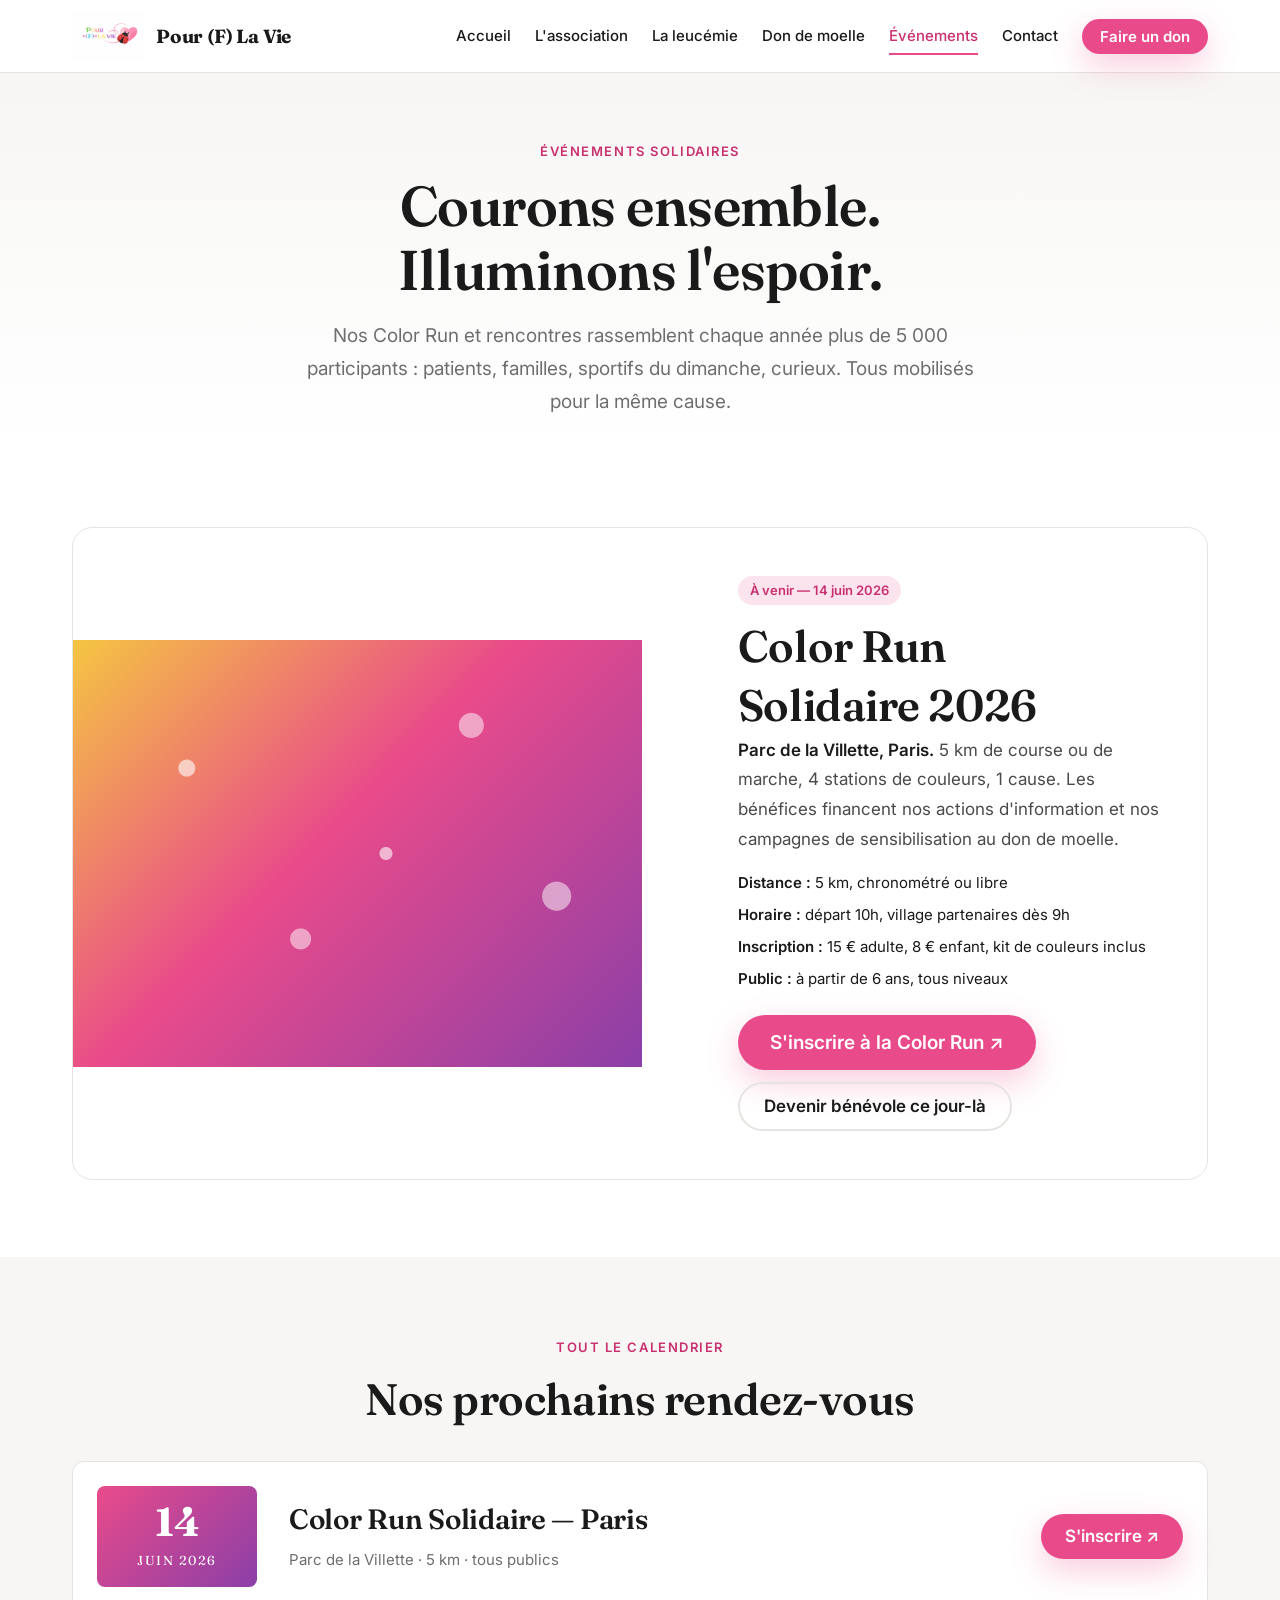
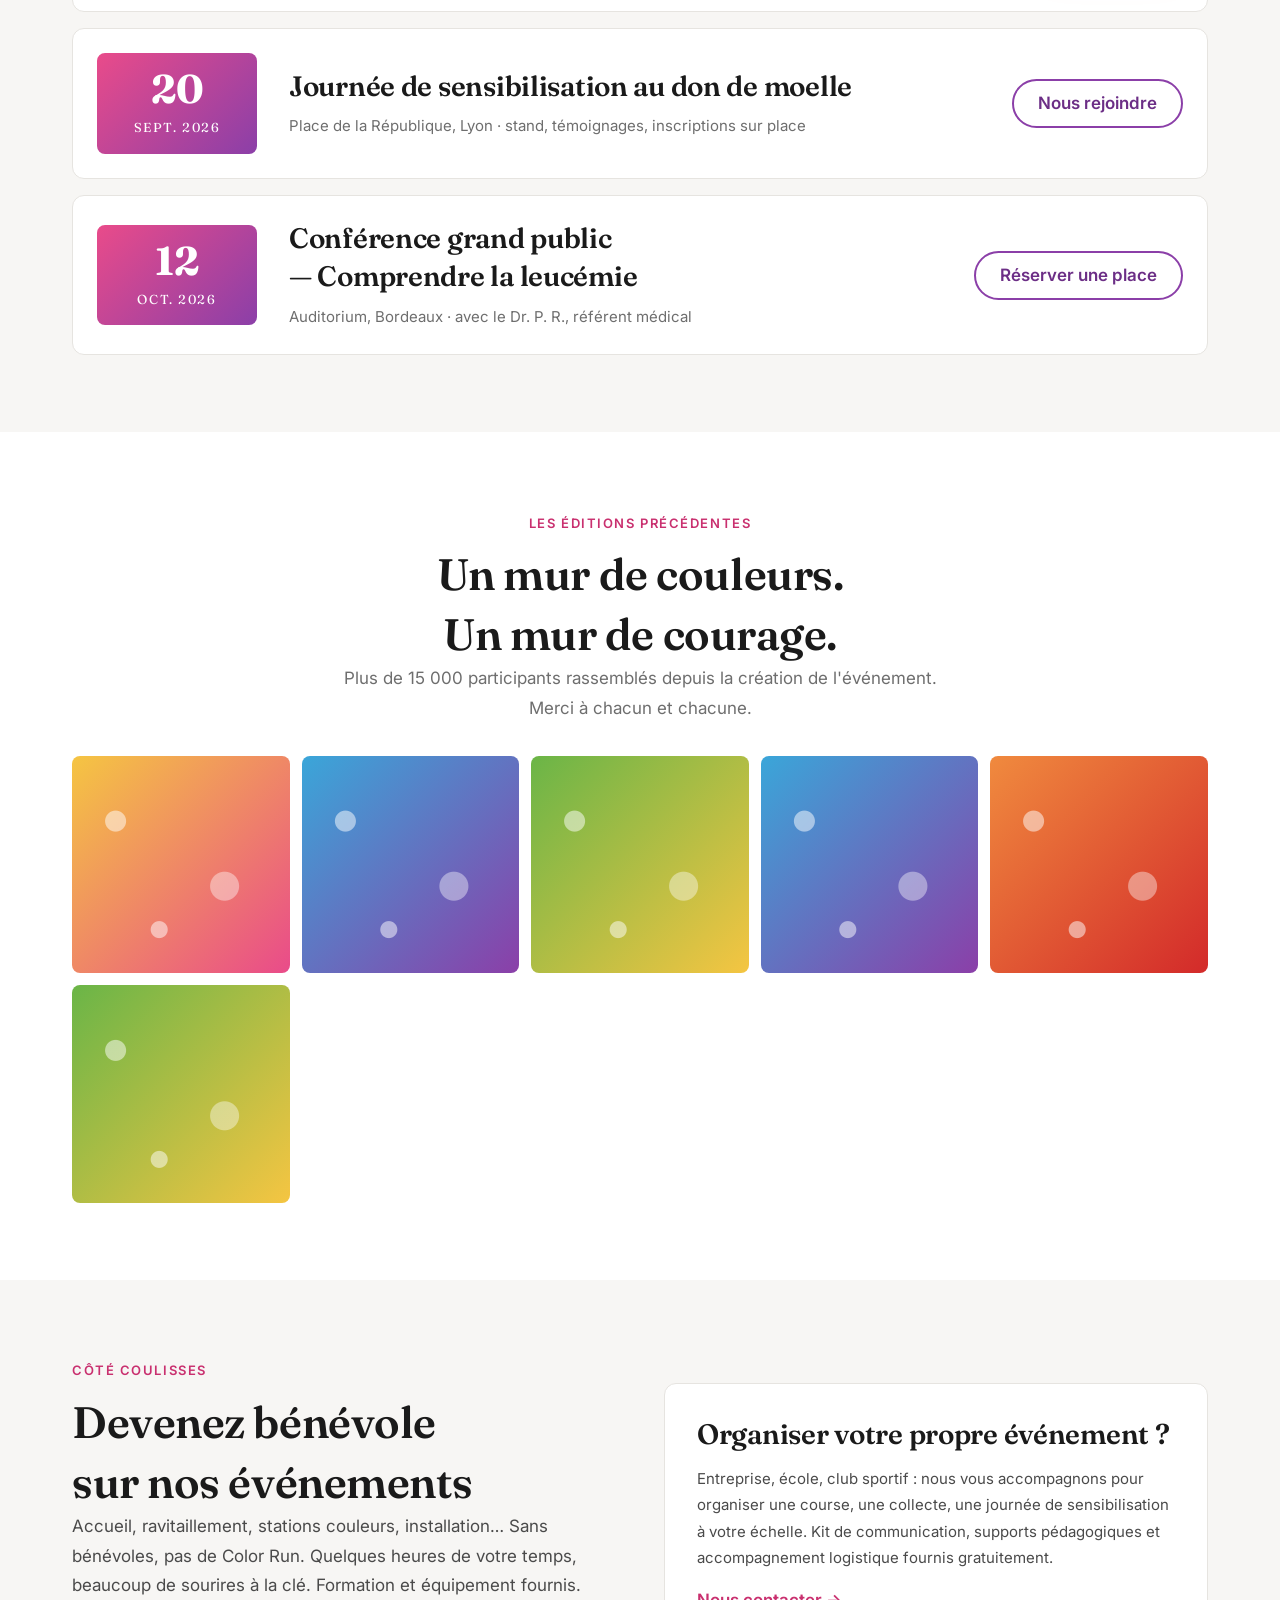
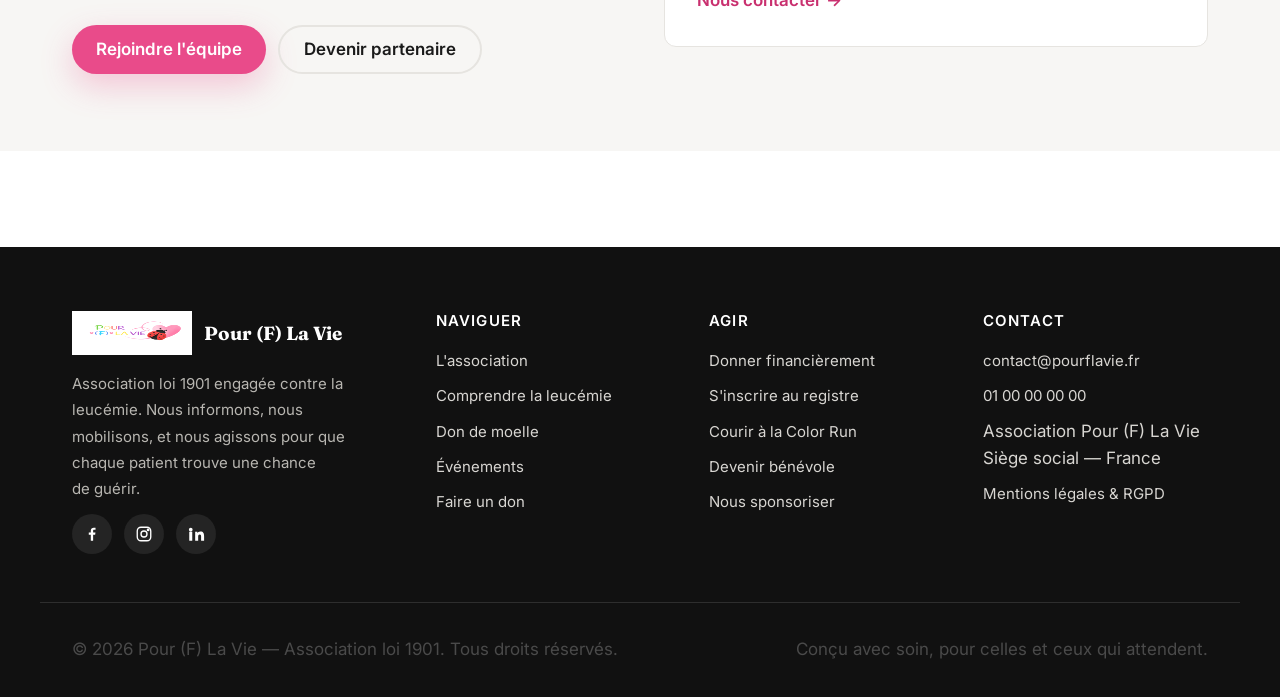
==== evenements.html @ 6ac52d37 "initial commit" ====
<!doctype html>
<html lang="fr">
<head>
  <meta charset="utf-8">
  <meta name="viewport" content="width=device-width,initial-scale=1,viewport-fit=cover">
  <title>Événements & Color Run — Pour (F) La Vie</title>
  <meta name="description" content="Courez, marchez, ou soutenez-nous sur nos événements solidaires. La Color Run, nos conférences et nos rencontres à venir.">
  <meta name="theme-color" content="#E94B8A">
  <link rel="canonical" href="https://pourflavie.fr/evenements.html">
  <link rel="icon" href="favicon.svg" type="image/svg+xml">
  <link rel="icon" href="favicon.ico" sizes="32x32">
  <link rel="manifest" href="site.webmanifest">

  <meta property="og:type" content="website">
  <meta property="og:site_name" content="Pour (F) La Vie">
  <meta property="og:title" content="Événements & Color Run — Pour (F) La Vie">
  <meta property="og:description" content="Courons ensemble. Illuminons l'espoir.">
  <meta property="og:url" content="https://pourflavie.fr/evenements.html">
  <meta property="og:image" content="https://pourflavie.fr/assets/og/evenements.jpg">
  <meta property="og:locale" content="fr_FR">
  <meta name="twitter:card" content="summary_large_image">

  <link rel="preconnect" href="https://fonts.googleapis.com">
  <link rel="preconnect" href="https://fonts.gstatic.com" crossorigin>
  <link rel="stylesheet" href="https://fonts.googleapis.com/css2?family=Fraunces:ital,wght@0,500;0,600;0,700;1,600&family=Inter:wght@400;500;600;700&display=swap">

  <link rel="stylesheet" href="assets/css/tokens.css">
  <link rel="stylesheet" href="assets/css/reset.css">
  <link rel="stylesheet" href="assets/css/base.css">
  <link rel="stylesheet" href="assets/css/components.css">
  <link rel="stylesheet" href="assets/css/pages.css">

  <script type="application/ld+json">
  {
    "@context": "https://schema.org",
    "@type": "Event",
    "name": "Color Run Solidaire 2026",
    "startDate": "2026-06-14T10:00",
    "eventAttendanceMode": "https://schema.org/OfflineEventAttendanceMode",
    "eventStatus": "https://schema.org/EventScheduled",
    "location": {"@type":"Place","name":"Parc de la Villette","address":"Paris, France"},
    "organizer": {"@type":"NGO","name":"Pour (F) La Vie","url":"https://pourflavie.fr"},
    "description": "Course solidaire de 5 km au profit de la lutte contre la leucémie.",
    "image": "https://pourflavie.fr/assets/og/evenements.jpg"
  }
  </script>
</head>
<body>
  <a class="skip-link" href="#main">Aller au contenu principal</a>

  <header class="site-header" role="banner">
    <div class="container site-header__inner">
      <a class="site-header__brand" href="index.html" aria-label="Pour (F) La Vie — Accueil">
        <img src="logo/Logo pour flavie.png" alt="" width="120" height="48">
        <span class="site-header__brand-name">Pour (F) La Vie</span>
      </a>
      <button class="nav-toggle" type="button" aria-expanded="false" aria-controls="primary-nav" aria-label="Ouvrir le menu">
        <span class="nav-toggle__bar" aria-hidden="true"></span>
      </button>
      <nav id="primary-nav" class="nav" data-nav aria-label="Navigation principale">
        <ul class="nav__list">
          <li><a class="nav__link" href="index.html">Accueil</a></li>
          <li><a class="nav__link" href="association.html">L'association</a></li>
          <li><a class="nav__link" href="leucemie.html">La leucémie</a></li>
          <li><a class="nav__link" href="don-moelle.html">Don de moelle</a></li>
          <li><a class="nav__link" href="evenements.html">Événements</a></li>
          <li><a class="nav__link" href="contact.html">Contact</a></li>
        </ul>
        <a class="btn btn--primary btn--sm" href="faire-un-don.html">Faire un don</a>
      </nav>
    </div>
  </header>

  <main id="main">
    <section class="page-hero">
      <div class="container">
        <span class="eyebrow">Événements solidaires</span>
        <h1>Courons ensemble. Illuminons l'espoir.</h1>
        <p class="muted">Nos Color Run et rencontres rassemblent chaque année plus de 5&nbsp;000 participants&nbsp;: patients, familles, sportifs du dimanche, curieux. Tous mobilisés pour la même cause.</p>
      </div>
    </section>

    <section class="section" id="inscription">
      <div class="container">
        <div class="home-event">
          <div class="home-event__visual" aria-hidden="true"></div>
          <div class="home-event__content">
            <span class="home-event__date">À venir — 14 juin 2026</span>
            <h2>Color Run Solidaire 2026</h2>
            <p><strong>Parc de la Villette, Paris.</strong> 5&nbsp;km de course ou de marche, 4 stations de couleurs, 1 cause. Les bénéfices financent nos actions d'information et nos campagnes de sensibilisation au don de moelle.</p>
            <ul style="list-style:none;padding:0;display:grid;gap:var(--sp-2);margin-top:var(--sp-4);font-size:var(--fs-sm);">
              <li><strong>Distance&nbsp;:</strong> 5&nbsp;km, chronométré ou libre</li>
              <li><strong>Horaire&nbsp;:</strong> départ 10h, village partenaires dès 9h</li>
              <li><strong>Inscription&nbsp;:</strong> 15&nbsp;€ adulte, 8&nbsp;€ enfant, kit de couleurs inclus</li>
              <li><strong>Public&nbsp;:</strong> à partir de 6 ans, tous niveaux</li>
            </ul>
            <div style="display:flex;gap:var(--sp-3);flex-wrap:wrap;margin-top:var(--sp-5);">
              <a class="btn btn--primary btn--lg" href="https://www.helloasso.com/" target="_blank" rel="noopener">S'inscrire à la Color Run ↗</a>
              <a class="btn btn--ghost" href="#benevole">Devenir bénévole ce jour-là</a>
            </div>
          </div>
        </div>
      </div>
    </section>

    <section class="section section--alt">
      <div class="container">
        <div class="center" style="max-width:620px;margin-inline:auto;">
          <span class="eyebrow">Tout le calendrier</span>
          <h2>Nos prochains rendez-vous</h2>
        </div>
        <div class="stack" style="margin-top:var(--sp-6);">
          <div class="event-card">
            <div class="event-date"><div class="event-date__day">14</div><div class="event-date__month">Juin 2026</div></div>
            <div>
              <h3>Color Run Solidaire — Paris</h3>
              <p class="event-card__meta">Parc de la Villette · 5 km · tous publics</p>
            </div>
            <a class="btn btn--primary" href="https://www.helloasso.com/" target="_blank" rel="noopener">S'inscrire ↗</a>
          </div>

          <div class="event-card">
            <div class="event-date"><div class="event-date__day">20</div><div class="event-date__month">Sept. 2026</div></div>
            <div>
              <h3>Journée de sensibilisation au don de moelle</h3>
              <p class="event-card__meta">Place de la République, Lyon · stand, témoignages, inscriptions sur place</p>
            </div>
            <a class="btn btn--secondary" href="contact.html">Nous rejoindre</a>
          </div>

          <div class="event-card">
            <div class="event-date"><div class="event-date__day">12</div><div class="event-date__month">Oct. 2026</div></div>
            <div>
              <h3>Conférence grand public — Comprendre la leucémie</h3>
              <p class="event-card__meta">Auditorium, Bordeaux · avec le Dr. P. R., référent médical</p>
            </div>
            <a class="btn btn--secondary" href="contact.html">Réserver une place</a>
          </div>
        </div>
      </div>
    </section>

    <section class="section">
      <div class="container">
        <div class="center" style="max-width:640px;margin-inline:auto;">
          <span class="eyebrow">Les éditions précédentes</span>
          <h2>Un mur de couleurs. Un mur de courage.</h2>
          <p class="muted">Plus de 15&nbsp;000 participants rassemblés depuis la création de l'événement. Merci à chacun et chacune.</p>
        </div>
        <div class="gallery" style="margin-top:var(--sp-6);" aria-label="Galerie des précédentes éditions">
          <div class="gallery__item" role="img" aria-label="Participants couverts de poudre rose"></div>
          <div class="gallery__item" role="img" aria-label="Départ de la course"></div>
          <div class="gallery__item" role="img" aria-label="Familles à l'arrivée"></div>
          <div class="gallery__item" role="img" aria-label="Explosion de couleurs sur la ligne d'arrivée"></div>
          <div class="gallery__item" role="img" aria-label="Bénévoles au village"></div>
          <div class="gallery__item" role="img" aria-label="Cérémonie de clôture"></div>
        </div>
      </div>
    </section>

    <section class="section section--alt" id="benevole">
      <div class="container">
        <div class="grid grid--2" style="gap:var(--sp-8);align-items:center;">
          <div>
            <span class="eyebrow">Côté coulisses</span>
            <h2>Devenez bénévole sur nos événements</h2>
            <p>Accueil, ravitaillement, stations couleurs, installation… Sans bénévoles, pas de Color Run. Quelques heures de votre temps, beaucoup de sourires à la clé. Formation et équipement fournis.</p>
            <div style="display:flex;gap:var(--sp-3);flex-wrap:wrap;margin-top:var(--sp-5);">
              <a class="btn btn--primary" href="contact.html#benevolat">Rejoindre l'équipe</a>
              <a class="btn btn--ghost" href="contact.html#partenariat">Devenir partenaire</a>
            </div>
          </div>
          <div class="card">
            <h3>Organiser votre propre événement&nbsp;?</h3>
            <p>Entreprise, école, club sportif&nbsp;: nous vous accompagnons pour organiser une course, une collecte, une journée de sensibilisation à votre échelle. Kit de communication, supports pédagogiques et accompagnement logistique fournis gratuitement.</p>
            <a class="card__link" href="contact.html">Nous contacter →</a>
          </div>
        </div>
      </div>
    </section>
  </main>

  <footer class="site-footer" role="contentinfo">
    <div class="container site-footer__grid">
      <div class="site-footer__about">
        <a class="site-footer__brand" href="index.html">
          <img src="logo/Logo pour flavie.png" alt="" width="120" height="44">
          <span>Pour (F) La Vie</span>
        </a>
        <p>Association loi 1901 engagée contre la leucémie. Nous informons, nous mobilisons, et nous agissons pour que chaque patient trouve une chance de guérir.</p>
        <div class="site-footer__socials" aria-label="Nos réseaux sociaux">
          <a href="#" aria-label="Facebook"><svg viewBox="0 0 24 24" fill="currentColor"><path d="M13.5 21v-8h2.7l.4-3.1h-3.1V7.9c0-.9.2-1.5 1.5-1.5h1.7V3.7c-.3 0-1.3-.1-2.4-.1-2.3 0-3.9 1.4-3.9 4v2.3H7.7V13h2.7v8h3.1Z"/></svg></a>
          <a href="#" aria-label="Instagram"><svg viewBox="0 0 24 24" fill="none" stroke="currentColor" stroke-width="1.8"><rect x="3" y="3" width="18" height="18" rx="5"/><circle cx="12" cy="12" r="4"/><circle cx="17.5" cy="6.5" r="1" fill="currentColor"/></svg></a>
          <a href="#" aria-label="LinkedIn"><svg viewBox="0 0 24 24" fill="currentColor"><path d="M4.98 3.5a2.5 2.5 0 1 1 0 5 2.5 2.5 0 0 1 0-5ZM3 9h4v12H3V9Zm7 0h3.8v1.7h.1c.5-1 1.9-2 3.9-2 4.2 0 5 2.8 5 6.4V21h-4v-5.3c0-1.3 0-3-1.8-3s-2.1 1.4-2.1 2.9V21h-4V9Z"/></svg></a>
        </div>
      </div>
      <div><h3>Naviguer</h3><ul>
        <li><a href="association.html">L'association</a></li>
        <li><a href="leucemie.html">Comprendre la leucémie</a></li>
        <li><a href="don-moelle.html">Don de moelle</a></li>
        <li><a href="evenements.html">Événements</a></li>
        <li><a href="faire-un-don.html">Faire un don</a></li>
      </ul></div>
      <div><h3>Agir</h3><ul>
        <li><a href="faire-un-don.html">Donner financièrement</a></li>
        <li><a href="don-moelle.html">S'inscrire au registre</a></li>
        <li><a href="evenements.html">Courir à la Color Run</a></li>
        <li><a href="contact.html#benevolat">Devenir bénévole</a></li>
        <li><a href="contact.html#partenariat">Nous sponsoriser</a></li>
      </ul></div>
      <div><h3>Contact</h3><ul>
        <li><a href="mailto:contact@pourflavie.fr">contact@pourflavie.fr</a></li>
        <li><a href="tel:+33100000000">01 00 00 00 00</a></li>
        <li>Association Pour (F) La Vie<br>Siège social — France</li>
        <li><a href="mentions-legales.html">Mentions légales & RGPD</a></li>
      </ul></div>
    </div>
    <div class="container site-footer__bottom">
      <p>© <span data-year>2026</span> Pour (F) La Vie — Association loi 1901. Tous droits réservés.</p>
      <p>Conçu avec soin, pour celles et ceux qui attendent.</p>
    </div>
  </footer>

  <script src="assets/js/main.js" defer></script>
  <script src="assets/js/a11y.js" defer></script>
</body>
</html>
---- assets/css/tokens.css ----
:root {
  /* Brand palette — extracted from the logo */
  --c-pink: #E94B8A;
  --c-pink-dark: #C9306F;
  --c-pink-soft: #FCE4EE;
  --c-red: #D32A2A;
  --c-red-dark: #A81F1F;
  --c-purple: #8B3FA8;
  --c-purple-dark: #6C2E86;
  --c-blue: #3AA6D9;
  --c-blue-soft: #E6F4FB;
  --c-green: #6AB547;
  --c-green-soft: #EAF6E3;
  --c-yellow: #F5C542;
  --c-orange: #F08A3E;

  /* Neutrals */
  --c-ink: #1A1A1A;
  --c-ink-soft: #4A4A4A;
  --c-ink-mute: #6E6E6E;
  --c-line: #E6E4E0;
  --c-bg: #FFFFFF;
  --c-bg-alt: #F7F6F4;
  --c-bg-warm: #FDF9F5;

  /* Semantic */
  --c-brand: var(--c-pink);
  --c-brand-dark: var(--c-pink-dark);
  --c-text: var(--c-ink);
  --c-muted: var(--c-ink-soft);
  --c-link: var(--c-pink-dark);
  --c-focus: #1a73e8;

  /* Typography */
  --ff-display: "Fraunces", Georgia, "Times New Roman", serif;
  --ff-body: "Inter", -apple-system, BlinkMacSystemFont, "Segoe UI", Roboto, Helvetica, Arial, sans-serif;

  --fs-xs: 0.8125rem;   /* 13 */
  --fs-sm: 0.9375rem;   /* 15 */
  --fs-base: 1.0625rem; /* 17 */
  --fs-md: 1.1875rem;   /* 19 */
  --fs-lg: 1.375rem;    /* 22 */
  --fs-xl: 1.75rem;     /* 28 */
  --fs-2xl: 2.25rem;    /* 36 */
  --fs-3xl: 2.75rem;    /* 44 */
  --fs-4xl: 3.5rem;     /* 56 */

  --lh-tight: 1.15;
  --lh-snug: 1.35;
  --lh-normal: 1.6;
  --lh-loose: 1.75;

  --fw-regular: 400;
  --fw-medium: 500;
  --fw-semibold: 600;
  --fw-bold: 700;

  /* Spacing scale */
  --sp-1: 0.25rem;
  --sp-2: 0.5rem;
  --sp-3: 0.75rem;
  --sp-4: 1rem;
  --sp-5: 1.5rem;
  --sp-6: 2rem;
  --sp-8: 3rem;
  --sp-10: 4rem;
  --sp-12: 6rem;
  --sp-16: 8rem;

  /* Radii */
  --r-sm: 4px;
  --r-md: 8px;
  --r-lg: 12px;
  --r-xl: 20px;
  --r-pill: 999px;

  /* Shadows */
  --sh-xs: 0 1px 2px rgba(17, 17, 17, 0.05);
  --sh-sm: 0 2px 8px rgba(17, 17, 17, 0.06);
  --sh-md: 0 8px 24px rgba(17, 17, 17, 0.08);
  --sh-lg: 0 20px 48px rgba(17, 17, 17, 0.12);
  --sh-cta: 0 12px 32px rgba(233, 75, 138, 0.28);

  /* Layout */
  --container-max: 1200px;
  --container-narrow: 820px;
  --container-pad: clamp(1rem, 4vw, 2rem);

  /* Motion */
  --ease: cubic-bezier(.2, .7, .2, 1);
  --dur-fast: 150ms;
  --dur-med: 280ms;
  --dur-slow: 500ms;

  /* Focus ring */
  --focus-ring: 0 0 0 3px rgba(26, 115, 232, 0.45);
}

@media (prefers-reduced-motion: reduce) {
  :root {
    --dur-fast: 0ms;
    --dur-med: 0ms;
    --dur-slow: 0ms;
  }
}
---- assets/css/base.css ----
body {
  font-family: var(--ff-body);
  font-size: var(--fs-base);
  line-height: var(--lh-normal);
  color: var(--c-text);
  background: var(--c-bg);
}

h1, h2, h3, h4 {
  font-family: var(--ff-display);
  font-weight: var(--fw-semibold);
  line-height: var(--lh-tight);
  letter-spacing: -0.01em;
  color: var(--c-ink);
}
h1 { font-size: clamp(2.25rem, 5vw + 1rem, var(--fs-4xl)); line-height: var(--lh-tight); }
h2 { font-size: clamp(1.75rem, 3vw + 1rem, var(--fs-3xl)); line-height: var(--lh-snug); }
h3 { font-size: var(--fs-xl); line-height: var(--lh-snug); }
h4 { font-size: var(--fs-lg); line-height: var(--lh-snug); }

p { font-size: var(--fs-base); line-height: var(--lh-loose); color: var(--c-ink-soft); }
p.lead { font-size: var(--fs-md); color: var(--c-ink); }

a { color: var(--c-link); text-decoration-thickness: 1.5px; text-underline-offset: 3px; transition: color var(--dur-fast) var(--ease); }
a:hover { color: var(--c-brand-dark); }

strong { font-weight: var(--fw-semibold); color: var(--c-ink); }

::selection { background: var(--c-pink); color: #fff; }

.container {
  width: 100%;
  max-width: var(--container-max);
  margin-inline: auto;
  padding-inline: var(--container-pad);
}
.container.narrow { max-width: var(--container-narrow); }

.section {
  padding-block: clamp(3rem, 6vw, var(--sp-12));
}
.section--tight { padding-block: clamp(2rem, 4vw, var(--sp-8)); }
.section--alt { background: var(--c-bg-alt); }
.section--warm { background: var(--c-bg-warm); }

.eyebrow {
  display: inline-block;
  font-family: var(--ff-body);
  font-size: var(--fs-xs);
  font-weight: var(--fw-semibold);
  letter-spacing: 0.12em;
  text-transform: uppercase;
  color: var(--c-brand-dark);
  margin-bottom: var(--sp-3);
}

.skip-link {
  position: absolute;
  top: -100px;
  left: var(--sp-4);
  background: var(--c-ink);
  color: #fff;
  padding: var(--sp-3) var(--sp-5);
  border-radius: var(--r-md);
  z-index: 9999;
  font-weight: var(--fw-semibold);
  transition: top var(--dur-med) var(--ease);
}
.skip-link:focus { top: var(--sp-4); }

.sr-only {
  position: absolute;
  width: 1px; height: 1px;
  padding: 0; margin: -1px;
  overflow: hidden;
  clip: rect(0,0,0,0);
  white-space: nowrap;
  border: 0;
}

.grid { display: grid; gap: var(--sp-5); }
.grid--2 { grid-template-columns: repeat(auto-fit, minmax(280px, 1fr)); }
.grid--3 { grid-template-columns: repeat(auto-fit, minmax(260px, 1fr)); }
.grid--4 { grid-template-columns: repeat(auto-fit, minmax(220px, 1fr)); }

.stack > * + * { margin-top: var(--sp-4); }
.stack-lg > * + * { margin-top: var(--sp-6); }

.center { text-align: center; }
.muted { color: var(--c-ink-mute); }

hr { border: 0; height: 1px; background: var(--c-line); margin-block: var(--sp-6); }

.badge {
  display: inline-flex;
  align-items: center;
  gap: var(--sp-2);
  padding: var(--sp-1) var(--sp-3);
  font-size: var(--fs-xs);
  font-weight: var(--fw-semibold);
  letter-spacing: 0.04em;
  border-radius: var(--r-pill);
  background: var(--c-pink-soft);
  color: var(--c-pink-dark);
}
.badge--blue { background: var(--c-blue-soft); color: #1f6d95; }
.badge--green { background: var(--c-green-soft); color: #3f7b28; }
---- assets/css/components.css ----
/* =======================================================
   Buttons
   ======================================================= */
.btn {
  display: inline-flex;
  align-items: center;
  justify-content: center;
  gap: var(--sp-2);
  padding: 0.875rem 1.5rem;
  font-family: var(--ff-body);
  font-size: var(--fs-base);
  font-weight: var(--fw-semibold);
  line-height: 1;
  border-radius: var(--r-pill);
  text-decoration: none;
  transition: transform var(--dur-fast) var(--ease),
              box-shadow var(--dur-med) var(--ease),
              background var(--dur-fast) var(--ease),
              color var(--dur-fast) var(--ease);
  white-space: nowrap;
  cursor: pointer;
}
.btn:active { transform: translateY(1px); }

.btn--primary {
  background: var(--c-brand);
  color: #fff;
  box-shadow: var(--sh-cta);
}
.btn--primary:hover {
  background: var(--c-brand-dark);
  color: #fff;
  box-shadow: 0 16px 40px rgba(201, 48, 111, 0.35);
}

.btn--secondary {
  background: transparent;
  color: var(--c-purple-dark);
  border: 2px solid var(--c-purple);
}
.btn--secondary:hover {
  background: var(--c-purple);
  color: #fff;
}

.btn--ghost {
  background: transparent;
  color: var(--c-ink);
  border: 2px solid var(--c-line);
}
.btn--ghost:hover { border-color: var(--c-ink); }

.btn--link {
  padding: 0;
  background: transparent;
  color: var(--c-brand-dark);
  border-radius: 0;
  box-shadow: none;
  text-decoration: underline;
  text-underline-offset: 4px;
  text-decoration-thickness: 2px;
}
.btn--link:hover { color: var(--c-ink); }

.btn--lg { padding: 1.125rem 2rem; font-size: var(--fs-md); }
.btn--sm { padding: 0.625rem 1.125rem; font-size: var(--fs-sm); }

/* =======================================================
   Header / Navigation
   ======================================================= */
.site-header {
  position: sticky;
  top: 0;
  z-index: 50;
  background: rgba(255, 255, 255, 0.92);
  backdrop-filter: saturate(140%) blur(10px);
  -webkit-backdrop-filter: saturate(140%) blur(10px);
  border-bottom: 1px solid var(--c-line);
}
.site-header__inner {
  display: flex;
  align-items: center;
  justify-content: space-between;
  gap: var(--sp-4);
  padding-block: var(--sp-3);
}
.site-header__brand {
  display: inline-flex;
  align-items: center;
  gap: var(--sp-3);
  text-decoration: none;
  color: var(--c-ink);
  font-family: var(--ff-display);
  font-weight: var(--fw-bold);
}
.site-header__brand img { height: 48px; width: auto; }
.site-header__brand-name { font-size: var(--fs-md); letter-spacing: -0.01em; }

.nav {
  display: flex;
  align-items: center;
  gap: var(--sp-5);
}
.nav__list {
  display: flex;
  align-items: center;
  gap: var(--sp-5);
  list-style: none;
  padding: 0;
  margin: 0;
}
.nav__link {
  text-decoration: none;
  color: var(--c-ink);
  font-size: var(--fs-sm);
  font-weight: var(--fw-medium);
  padding: var(--sp-2) 0;
  position: relative;
  transition: color var(--dur-fast) var(--ease);
}
.nav__link::after {
  content: "";
  position: absolute;
  left: 0; right: 0; bottom: -2px;
  height: 2px;
  background: var(--c-brand);
  transform: scaleX(0);
  transform-origin: left;
  transition: transform var(--dur-med) var(--ease);
}
.nav__link:hover::after, .nav__link[aria-current="page"]::after { transform: scaleX(1); }
.nav__link[aria-current="page"] { color: var(--c-brand-dark); }

.nav-toggle {
  display: none;
  width: 44px; height: 44px;
  align-items: center;
  justify-content: center;
  border-radius: var(--r-md);
  color: var(--c-ink);
}
.nav-toggle__bar {
  display: block;
  width: 22px;
  height: 2px;
  background: currentColor;
  position: relative;
  transition: transform var(--dur-med) var(--ease), background var(--dur-fast) var(--ease);
}
.nav-toggle__bar::before, .nav-toggle__bar::after {
  content: "";
  position: absolute;
  left: 0; right: 0;
  height: 2px;
  background: currentColor;
  transition: transform var(--dur-med) var(--ease), top var(--dur-med) var(--ease);
}
.nav-toggle__bar::before { top: -7px; }
.nav-toggle__bar::after { top: 7px; }
.nav-toggle[aria-expanded="true"] .nav-toggle__bar { background: transparent; }
.nav-toggle[aria-expanded="true"] .nav-toggle__bar::before { top: 0; transform: rotate(45deg); }
.nav-toggle[aria-expanded="true"] .nav-toggle__bar::after { top: 0; transform: rotate(-45deg); }

@media (max-width: 960px) {
  .nav-toggle { display: inline-flex; }
  .nav {
    position: fixed;
    inset: 64px 0 0 0;
    background: #fff;
    flex-direction: column;
    align-items: stretch;
    padding: var(--sp-6) var(--container-pad);
    gap: var(--sp-4);
    transform: translateX(100%);
    transition: transform var(--dur-med) var(--ease);
    overflow-y: auto;
  }
  .nav[data-open="true"] { transform: translateX(0); }
  .nav__list {
    flex-direction: column;
    align-items: flex-start;
    gap: var(--sp-3);
  }
  .nav__link { font-size: var(--fs-lg); padding-block: var(--sp-3); width: 100%; }
  .nav__link::after { display: none; }
  .nav .btn { align-self: flex-start; margin-top: var(--sp-3); }
}

/* =======================================================
   Footer
   ======================================================= */
.site-footer {
  background: #111;
  color: #d8d6d2;
  padding-block: var(--sp-10) var(--sp-6);
  margin-top: var(--sp-12);
}
.site-footer a { color: #fff; }
.site-footer h3 {
  color: #fff;
  font-family: var(--ff-body);
  font-size: var(--fs-sm);
  font-weight: var(--fw-semibold);
  letter-spacing: 0.08em;
  text-transform: uppercase;
  margin-bottom: var(--sp-4);
}
.site-footer__grid {
  display: grid;
  grid-template-columns: 1.4fr repeat(3, 1fr);
  gap: var(--sp-8);
}
@media (max-width: 860px) { .site-footer__grid { grid-template-columns: 1fr 1fr; } }
@media (max-width: 520px) { .site-footer__grid { grid-template-columns: 1fr; } }
.site-footer__about p { color: #b8b6b1; font-size: var(--fs-sm); }
.site-footer__brand {
  display: inline-flex;
  align-items: center;
  gap: var(--sp-3);
  color: #fff;
  font-family: var(--ff-display);
  font-weight: var(--fw-bold);
  font-size: var(--fs-md);
  text-decoration: none;
  margin-bottom: var(--sp-4);
}
.site-footer__brand img { height: 44px; filter: brightness(1.05); }
.site-footer ul { list-style: none; padding: 0; margin: 0; display: flex; flex-direction: column; gap: var(--sp-2); }
.site-footer ul a { text-decoration: none; font-size: var(--fs-sm); color: #d8d6d2; }
.site-footer ul a:hover { color: #fff; text-decoration: underline; text-underline-offset: 3px; }
.site-footer__socials {
  display: flex;
  gap: var(--sp-3);
  margin-top: var(--sp-3);
}
.site-footer__socials a {
  display: inline-flex;
  align-items: center;
  justify-content: center;
  width: 40px; height: 40px;
  border-radius: var(--r-pill);
  background: rgba(255, 255, 255, 0.08);
  color: #fff;
  transition: background var(--dur-fast) var(--ease);
}
.site-footer__socials a:hover { background: var(--c-brand); }
.site-footer__socials svg { width: 18px; height: 18px; }
.site-footer__bottom {
  display: flex;
  flex-wrap: wrap;
  gap: var(--sp-4);
  justify-content: space-between;
  align-items: center;
  padding-top: var(--sp-6);
  margin-top: var(--sp-8);
  border-top: 1px solid rgba(255, 255, 255, 0.12);
  color: #9c9a95;
  font-size: var(--fs-xs);
}

/* =======================================================
   Cards
   ======================================================= */
.card {
  background: #fff;
  border: 1px solid var(--c-line);
  border-radius: var(--r-lg);
  padding: var(--sp-6);
  transition: transform var(--dur-med) var(--ease), box-shadow var(--dur-med) var(--ease);
}
.card:hover { transform: translateY(-4px); box-shadow: var(--sh-md); }
.card__icon {
  width: 56px; height: 56px;
  border-radius: var(--r-lg);
  display: inline-flex;
  align-items: center;
  justify-content: center;
  margin-bottom: var(--sp-4);
}
.card__icon svg { width: 28px; height: 28px; }
.card h3 { margin-bottom: var(--sp-3); }
.card p { font-size: var(--fs-sm); }
.card__link {
  display: inline-flex;
  align-items: center;
  gap: var(--sp-2);
  margin-top: var(--sp-4);
  font-weight: var(--fw-semibold);
  color: var(--c-brand-dark);
  text-decoration: none;
}
.card__link:hover { gap: var(--sp-3); }

.icon--pink { background: var(--c-pink-soft); color: var(--c-pink-dark); }
.icon--blue { background: var(--c-blue-soft); color: #1f6d95; }
.icon--green { background: var(--c-green-soft); color: #3f7b28; }
.icon--yellow { background: #FDF3D5; color: #8a6b0f; }
.icon--purple { background: #F0E6F5; color: var(--c-purple-dark); }

/* =======================================================
   Stat bar
   ======================================================= */
.stats {
  display: grid;
  grid-template-columns: repeat(auto-fit, minmax(200px, 1fr));
  gap: var(--sp-5);
  padding: var(--sp-8) var(--sp-6);
  background: linear-gradient(135deg, #fff 0%, var(--c-pink-soft) 100%);
  border-radius: var(--r-xl);
  border: 1px solid #fad3e0;
}
.stat__num {
  font-family: var(--ff-display);
  font-size: clamp(2rem, 4vw, var(--fs-3xl));
  font-weight: var(--fw-bold);
  color: var(--c-brand-dark);
  line-height: 1;
  margin-bottom: var(--sp-2);
}
.stat__label {
  font-size: var(--fs-sm);
  color: var(--c-ink-soft);
  line-height: var(--lh-snug);
}

/* =======================================================
   Timeline (bone marrow steps)
   ======================================================= */
.timeline {
  counter-reset: step;
  display: grid;
  gap: var(--sp-5);
  grid-template-columns: repeat(auto-fit, minmax(220px, 1fr));
}
.timeline__step {
  position: relative;
  background: #fff;
  border: 1px solid var(--c-line);
  border-radius: var(--r-lg);
  padding: var(--sp-6);
  counter-increment: step;
}
.timeline__step::before {
  content: counter(step);
  display: inline-flex;
  align-items: center;
  justify-content: center;
  width: 44px; height: 44px;
  border-radius: var(--r-pill);
  background: var(--c-brand);
  color: #fff;
  font-family: var(--ff-display);
  font-weight: var(--fw-bold);
  font-size: var(--fs-md);
  margin-bottom: var(--sp-4);
}
.timeline__step h3 { font-size: var(--fs-lg); margin-bottom: var(--sp-2); }
.timeline__step p { font-size: var(--fs-sm); }

/* =======================================================
   FAQ (accordion using <details>)
   ======================================================= */
.faq {
  display: grid;
  gap: var(--sp-3);
  max-width: var(--container-narrow);
  margin-inline: auto;
}
.faq details {
  background: #fff;
  border: 1px solid var(--c-line);
  border-radius: var(--r-md);
  padding: var(--sp-4) var(--sp-5);
  transition: border-color var(--dur-fast) var(--ease), box-shadow var(--dur-fast) var(--ease);
}
.faq details[open] { border-color: var(--c-pink); box-shadow: var(--sh-sm); }
.faq summary {
  list-style: none;
  cursor: pointer;
  display: flex;
  align-items: center;
  justify-content: space-between;
  gap: var(--sp-4);
  font-weight: var(--fw-semibold);
  font-size: var(--fs-md);
  color: var(--c-ink);
}
.faq summary::-webkit-details-marker { display: none; }
.faq summary::after {
  content: "+";
  font-size: 1.5rem;
  color: var(--c-brand);
  transition: transform var(--dur-med) var(--ease);
}
.faq details[open] summary::after { content: "−"; }
.faq details p { margin-top: var(--sp-3); font-size: var(--fs-sm); }

/* =======================================================
   Testimonial
   ======================================================= */
.testimonial {
  max-width: 760px;
  margin-inline: auto;
  text-align: center;
}
.testimonial blockquote {
  font-family: var(--ff-display);
  font-size: clamp(1.25rem, 2.2vw, var(--fs-xl));
  line-height: 1.45;
  font-style: italic;
  color: var(--c-ink);
  margin: 0 0 var(--sp-5);
  position: relative;
}
.testimonial blockquote::before {
  content: "“";
  display: block;
  font-size: 5rem;
  line-height: 0.6;
  color: var(--c-pink);
  font-family: var(--ff-display);
  margin-bottom: var(--sp-3);
}
.testimonial cite {
  font-style: normal;
  font-weight: var(--fw-semibold);
  color: var(--c-brand-dark);
  font-size: var(--fs-sm);
}

/* =======================================================
   Forms
   ======================================================= */
.form {
  display: grid;
  gap: var(--sp-4);
  max-width: 640px;
}
.form__row {
  display: grid;
  gap: var(--sp-4);
  grid-template-columns: 1fr 1fr;
}
@media (max-width: 520px) { .form__row { grid-template-columns: 1fr; } }

.field { display: grid; gap: var(--sp-2); }
.field label { font-size: var(--fs-sm); font-weight: var(--fw-medium); color: var(--c-ink); }
.field input, .field textarea, .field select {
  padding: 0.75rem 1rem;
  border: 1.5px solid var(--c-line);
  border-radius: var(--r-sm);
  background: #fff;
  font-size: var(--fs-base);
  color: var(--c-ink);
  transition: border-color var(--dur-fast) var(--ease), box-shadow var(--dur-fast) var(--ease);
}
.field input:focus, .field textarea:focus, .field select:focus {
  outline: none;
  border-color: var(--c-brand);
  box-shadow: 0 0 0 3px rgba(233, 75, 138, 0.18);
}
.field textarea { min-height: 140px; resize: vertical; }
.field__hint { font-size: var(--fs-xs); color: var(--c-ink-mute); }

/* =======================================================
   Hero
   ======================================================= */
.hero {
  position: relative;
  padding-block: clamp(3rem, 7vw, var(--sp-12));
  overflow: hidden;
}
.hero__bg {
  position: absolute;
  inset: 0;
  background:
    radial-gradient(ellipse at 85% 20%, rgba(233, 75, 138, 0.14), transparent 55%),
    radial-gradient(ellipse at 10% 80%, rgba(58, 166, 217, 0.10), transparent 55%),
    radial-gradient(ellipse at 50% 0%, rgba(245, 197, 66, 0.10), transparent 60%);
  pointer-events: none;
  z-index: 0;
}
.hero__inner {
  position: relative;
  z-index: 1;
  display: grid;
  grid-template-columns: 1.1fr 0.9fr;
  gap: var(--sp-8);
  align-items: center;
}
@media (max-width: 900px) { .hero__inner { grid-template-columns: 1fr; } }
.hero h1 {
  font-family: var(--ff-display);
  font-weight: var(--fw-semibold);
}
.hero h1 em {
  font-style: italic;
  color: var(--c-brand-dark);
}
.hero p.lead { margin-top: var(--sp-5); max-width: 52ch; }
.hero__ctas {
  display: flex;
  gap: var(--sp-3);
  flex-wrap: wrap;
  margin-top: var(--sp-6);
}
.hero__visual {
  position: relative;
  aspect-ratio: 1;
  max-width: 460px;
  margin-inline: auto;
  display: grid;
  place-items: center;
}
.hero__visual::before {
  content: "";
  position: absolute;
  inset: 8%;
  border-radius: 50%;
  background: radial-gradient(circle at 30% 30%, rgba(233, 75, 138, 0.18), transparent 70%),
              radial-gradient(circle at 70% 70%, rgba(139, 63, 168, 0.14), transparent 70%);
}
.hero__visual img {
  position: relative;
  width: 94%;
  height: auto;
  filter: drop-shadow(0 20px 40px rgba(233, 75, 138, 0.18));
}

/* =======================================================
   Color dots row (decorative, echo logo)
   ======================================================= */
.dots {
  display: inline-flex;
  gap: var(--sp-2);
  align-items: center;
  margin-bottom: var(--sp-4);
}
.dots span {
  width: 10px; height: 10px;
  border-radius: 50%;
}
.dots span:nth-child(1) { background: var(--c-green); }
.dots span:nth-child(2) { background: var(--c-orange); }
.dots span:nth-child(3) { background: var(--c-yellow); }
.dots span:nth-child(4) { background: var(--c-purple); }
.dots span:nth-child(5) { background: var(--c-blue); }
.dots span:nth-child(6) { background: var(--c-pink); }

/* =======================================================
   Alert / callout
   ======================================================= */
.callout {
  border-left: 4px solid var(--c-brand);
  background: var(--c-bg-alt);
  padding: var(--sp-5);
  border-radius: var(--r-md);
}
.callout--blue { border-color: var(--c-blue); background: var(--c-blue-soft); }
.callout--green { border-color: var(--c-green); background: var(--c-green-soft); }
.callout--warning { border-color: var(--c-orange); background: #FEF3E6; }

/* =======================================================
   Partners row
   ======================================================= */
.partners {
  display: grid;
  grid-template-columns: repeat(auto-fit, minmax(140px, 1fr));
  gap: var(--sp-6);
  align-items: center;
  justify-items: center;
  opacity: 0.85;
}
.partners__item {
  display: inline-flex;
  align-items: center;
  justify-content: center;
  height: 56px;
  padding: var(--sp-3) var(--sp-4);
  color: var(--c-ink-mute);
  font-weight: var(--fw-semibold);
  font-size: var(--fs-sm);
  text-align: center;
  filter: grayscale(1);
  transition: filter var(--dur-med) var(--ease), color var(--dur-med) var(--ease);
}
.partners__item:hover { filter: grayscale(0); color: var(--c-ink); }

/* =======================================================
   Impact visualizer
   ======================================================= */
.impact {
  background: #fff;
  border: 1px solid var(--c-line);
  border-radius: var(--r-xl);
  padding: var(--sp-6);
  box-shadow: var(--sh-sm);
}
.impact__amounts {
  display: flex;
  flex-wrap: wrap;
  gap: var(--sp-2);
  margin-block: var(--sp-4);
}
.impact__amount {
  padding: var(--sp-3) var(--sp-4);
  border: 1.5px solid var(--c-line);
  border-radius: var(--r-pill);
  font-weight: var(--fw-semibold);
  background: #fff;
  color: var(--c-ink);
  transition: all var(--dur-fast) var(--ease);
}
.impact__amount[aria-pressed="true"] {
  border-color: var(--c-brand);
  background: var(--c-brand);
  color: #fff;
}
.impact__result {
  padding: var(--sp-5);
  background: var(--c-bg-alt);
  border-radius: var(--r-md);
  font-size: var(--fs-md);
  line-height: var(--lh-snug);
  color: var(--c-ink);
}
.impact__result strong { color: var(--c-brand-dark); }

/* =======================================================
   Scroll Video Animation
   ======================================================= */
.scroll-video {
  padding: 0;
  position: relative;
}

.scroll-video__sticky {
  position: sticky;
  top: 0;
  height: 100vh;
  display: grid;
  place-items: center;
  overflow: hidden;
  background: var(--c-ink);
  will-change: transform;
}

.scroll-video__canvas {
  display: block;
  max-width: 100%;
  max-height: 100%;
}

.scroll-video__loading {
  position: absolute;
  inset: 0;
  display: grid;
  place-items: center;
  place-content: center;
  gap: var(--sp-3);
  background: var(--c-ink);
  z-index: 2;
  transition: opacity var(--dur-slow) var(--ease);
}

.scroll-video__loading[data-loaded="true"] {
  opacity: 0;
  pointer-events: none;
}

.scroll-video__loading-bar {
  width: clamp(120px, 30vw, 280px);
  height: 4px;
  background: rgba(255, 255, 255, 0.15);
  border-radius: var(--r-pill);
  overflow: hidden;
}

.scroll-video__loading-bar::after {
  content: "";
  display: block;
  height: 100%;
  width: var(--sv-progress, 0%);
  background: var(--c-brand);
  border-radius: var(--r-pill);
  transition: width 100ms linear;
}

.scroll-video__loading-text {
  color: rgba(255, 255, 255, 0.7);
  font-size: var(--fs-sm);
}

.scroll-video__fallback {
  display: none;
  width: 100%;
  height: 100%;
  object-fit: contain;
}

@media (prefers-reduced-motion: reduce) {
  .scroll-video {
    height: auto;
    padding-block: 0;
  }
  .scroll-video__sticky {
    position: relative;
    height: auto;
    aspect-ratio: 16 / 9;
  }
  .scroll-video__canvas,
  .scroll-video__loading {
    display: none;
  }
  .scroll-video__fallback {
    display: block;
  }
}
---- assets/css/pages.css ----
/* =======================================================
   Page: Home — sections
   ======================================================= */
.home-missions .card:nth-child(1) .card__icon { background: var(--c-blue-soft); color: #1f6d95; }
.home-missions .card:nth-child(2) .card__icon { background: var(--c-pink-soft); color: var(--c-pink-dark); }
.home-missions .card:nth-child(3) .card__icon { background: var(--c-yellow); color: #6b4f05; }

.home-event {
  display: grid;
  grid-template-columns: 1.1fr 1fr;
  gap: var(--sp-8);
  align-items: center;
  background: #fff;
  border: 1px solid var(--c-line);
  border-radius: var(--r-xl);
  overflow: hidden;
}
@media (max-width: 860px) { .home-event { grid-template-columns: 1fr; } }
.home-event__visual {
  aspect-ratio: 4/3;
  background: linear-gradient(135deg, var(--c-yellow), var(--c-pink) 45%, var(--c-purple));
  position: relative;
  overflow: hidden;
}
.home-event__visual::after {
  content: "";
  position: absolute;
  inset: 0;
  background:
    radial-gradient(circle at 20% 30%, rgba(255,255,255,0.6) 0 8px, transparent 9px),
    radial-gradient(circle at 70% 20%, rgba(255,255,255,0.5) 0 12px, transparent 13px),
    radial-gradient(circle at 40% 70%, rgba(255,255,255,0.5) 0 10px, transparent 11px),
    radial-gradient(circle at 85% 60%, rgba(255,255,255,0.5) 0 14px, transparent 15px),
    radial-gradient(circle at 55% 50%, rgba(255,255,255,0.6) 0 6px, transparent 7px);
}
.home-event__content { padding: var(--sp-8); }
.home-event__date {
  display: inline-flex;
  align-items: center;
  gap: var(--sp-2);
  padding: var(--sp-1) var(--sp-3);
  background: var(--c-pink-soft);
  color: var(--c-pink-dark);
  border-radius: var(--r-pill);
  font-size: var(--fs-xs);
  font-weight: var(--fw-semibold);
  margin-bottom: var(--sp-3);
}

.home-final {
  background: linear-gradient(135deg, var(--c-pink-soft), #fff);
  border-radius: var(--r-xl);
  padding: var(--sp-10) var(--sp-8);
  text-align: center;
}
.home-final h2 { max-width: 18ch; margin-inline: auto; }
.home-final__ctas {
  display: flex;
  gap: var(--sp-3);
  justify-content: center;
  flex-wrap: wrap;
  margin-top: var(--sp-6);
}

/* =======================================================
   Page: Association — transparency bars
   ======================================================= */
.transparency {
  display: grid;
  gap: var(--sp-4);
  max-width: 640px;
}
.transparency__row {
  display: grid;
  grid-template-columns: 1fr;
  gap: var(--sp-1);
}
.transparency__label {
  display: flex;
  justify-content: space-between;
  gap: var(--sp-3);
  font-size: var(--fs-sm);
  font-weight: var(--fw-medium);
}
.transparency__label strong { color: var(--c-brand-dark); }
.transparency__track {
  height: 10px;
  background: var(--c-line);
  border-radius: var(--r-pill);
  overflow: hidden;
}
.transparency__fill {
  display: block;
  height: 100%;
  background: var(--c-brand);
  border-radius: var(--r-pill);
  transition: width 1s var(--ease);
}
.transparency__row:nth-child(2) .transparency__fill { background: var(--c-blue); }
.transparency__row:nth-child(3) .transparency__fill { background: var(--c-green); }
.transparency__row:nth-child(4) .transparency__fill { background: var(--c-orange); }

.team {
  display: grid;
  grid-template-columns: repeat(auto-fit, minmax(200px, 1fr));
  gap: var(--sp-5);
}
.team__member {
  text-align: center;
}
.team__avatar {
  width: 120px; height: 120px;
  border-radius: 50%;
  margin: 0 auto var(--sp-3);
  background: linear-gradient(135deg, var(--c-pink-soft), var(--c-blue-soft));
  display: grid;
  place-items: center;
  font-family: var(--ff-display);
  font-size: var(--fs-2xl);
  color: var(--c-brand-dark);
  font-weight: var(--fw-bold);
}
.team__name { font-weight: var(--fw-semibold); color: var(--c-ink); }
.team__role { font-size: var(--fs-sm); color: var(--c-ink-mute); }

/* =======================================================
   Page: Leucémie
   ======================================================= */
.page-hero {
  padding-block: clamp(3rem, 6vw, var(--sp-10)) var(--sp-6);
  background: linear-gradient(180deg, var(--c-bg-alt) 0%, #fff 100%);
  text-align: center;
}
.page-hero .container { max-width: 760px; }
.page-hero h1 { margin-bottom: var(--sp-4); }
.page-hero p { font-size: var(--fs-md); }

.types {
  display: grid;
  grid-template-columns: repeat(auto-fit, minmax(260px, 1fr));
  gap: var(--sp-5);
}
.type-card {
  background: #fff;
  border: 1px solid var(--c-line);
  border-radius: var(--r-lg);
  padding: var(--sp-6);
}
.type-card h3 { color: var(--c-brand-dark); margin-bottom: var(--sp-2); }
.type-card p { font-size: var(--fs-sm); }

.symptom-list {
  list-style: none;
  padding: 0;
  display: grid;
  grid-template-columns: repeat(auto-fit, minmax(220px, 1fr));
  gap: var(--sp-3);
}
.symptom-list li {
  padding: var(--sp-4);
  background: var(--c-bg-alt);
  border-radius: var(--r-md);
  font-size: var(--fs-sm);
  border-left: 3px solid var(--c-blue);
}

/* =======================================================
   Page: Events — list + gallery
   ======================================================= */
.event-card {
  display: grid;
  grid-template-columns: 160px 1fr auto;
  gap: var(--sp-6);
  align-items: center;
  padding: var(--sp-5);
  background: #fff;
  border: 1px solid var(--c-line);
  border-radius: var(--r-lg);
}
@media (max-width: 720px) {
  .event-card { grid-template-columns: 1fr; text-align: left; }
  .event-card .btn { justify-self: start; }
}
.event-date {
  background: linear-gradient(135deg, var(--c-pink), var(--c-purple));
  color: #fff;
  padding: var(--sp-4);
  border-radius: var(--r-md);
  text-align: center;
  font-family: var(--ff-display);
}
.event-date__day { font-size: 2.5rem; font-weight: var(--fw-bold); line-height: 1; }
.event-date__month { text-transform: uppercase; letter-spacing: 0.12em; font-size: var(--fs-xs); margin-top: var(--sp-2); }
.event-card h3 { margin-bottom: var(--sp-2); }
.event-card__meta { color: var(--c-ink-mute); font-size: var(--fs-sm); }

.gallery {
  display: grid;
  grid-template-columns: repeat(auto-fit, minmax(180px, 1fr));
  gap: var(--sp-3);
}
.gallery__item {
  aspect-ratio: 1;
  border-radius: var(--r-md);
  background: linear-gradient(135deg, var(--c-yellow), var(--c-pink));
  position: relative;
  overflow: hidden;
}
.gallery__item:nth-child(2n) { background: linear-gradient(135deg, var(--c-blue), var(--c-purple)); }
.gallery__item:nth-child(3n) { background: linear-gradient(135deg, var(--c-green), var(--c-yellow)); }
.gallery__item:nth-child(5n) { background: linear-gradient(135deg, var(--c-orange), var(--c-red)); }
.gallery__item::after {
  content: "";
  position: absolute;
  inset: 0;
  background:
    radial-gradient(circle at 20% 30%, rgba(255,255,255,0.5) 0 10px, transparent 11px),
    radial-gradient(circle at 70% 60%, rgba(255,255,255,0.4) 0 14px, transparent 15px),
    radial-gradient(circle at 40% 80%, rgba(255,255,255,0.5) 0 8px, transparent 9px);
}

/* =======================================================
   Page: 404
   ======================================================= */
.error-page {
  min-height: 70vh;
  display: grid;
  place-items: center;
  text-align: center;
  padding: var(--sp-10) var(--container-pad);
}
.error-page h1 {
  font-size: clamp(4rem, 12vw, 8rem);
  color: var(--c-brand);
  margin-bottom: var(--sp-3);
}
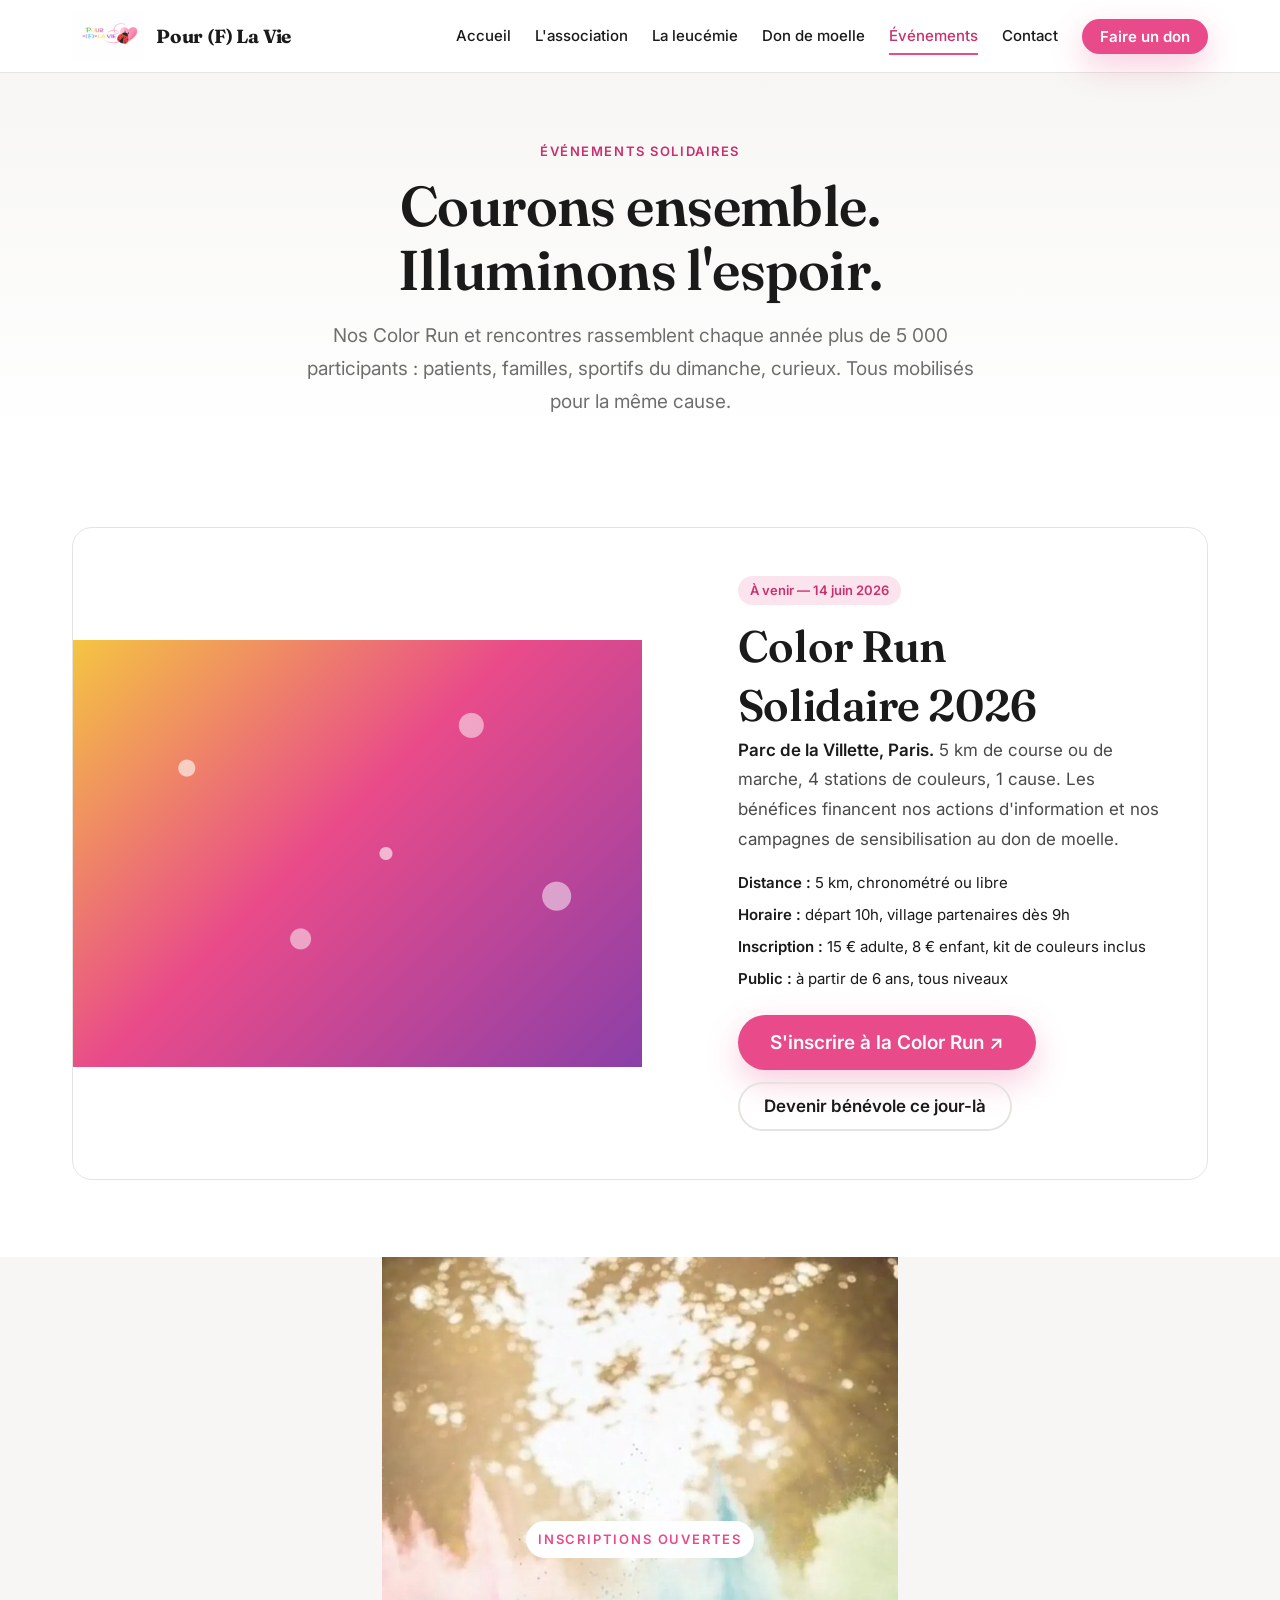
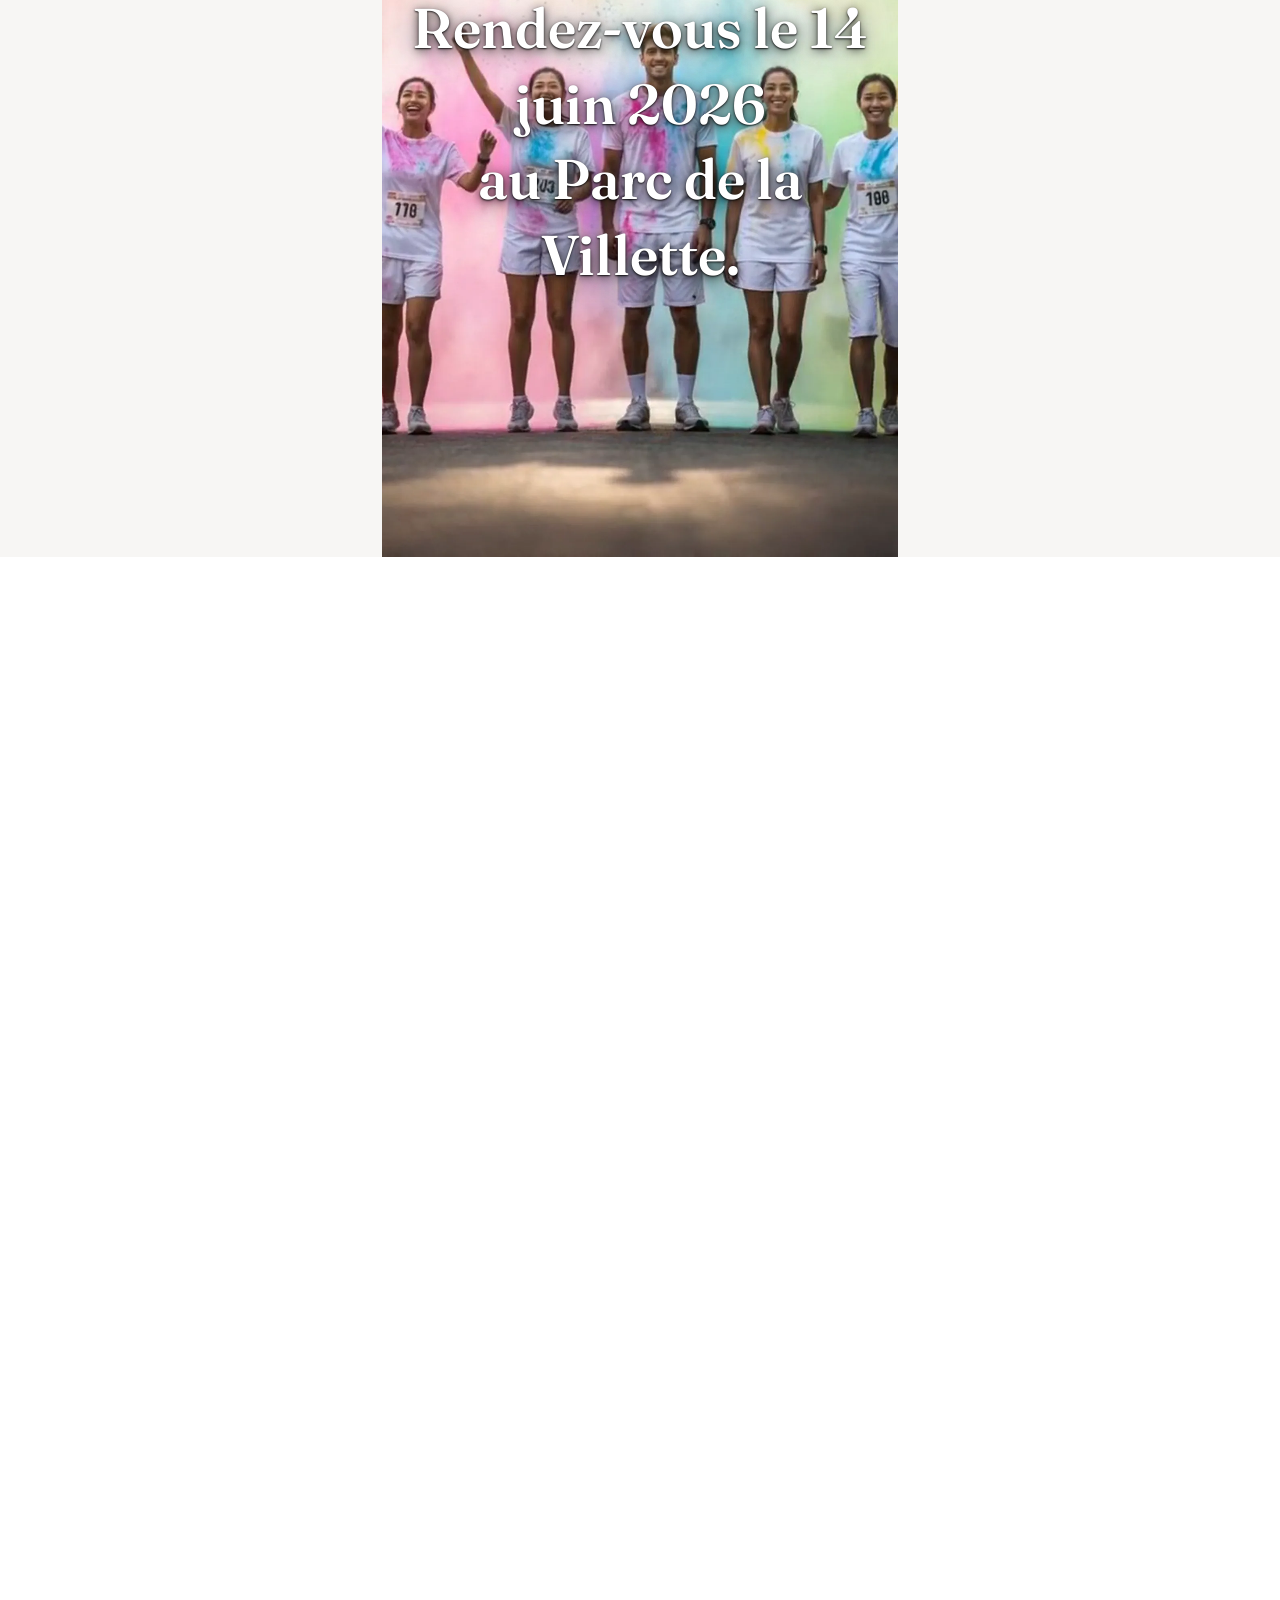
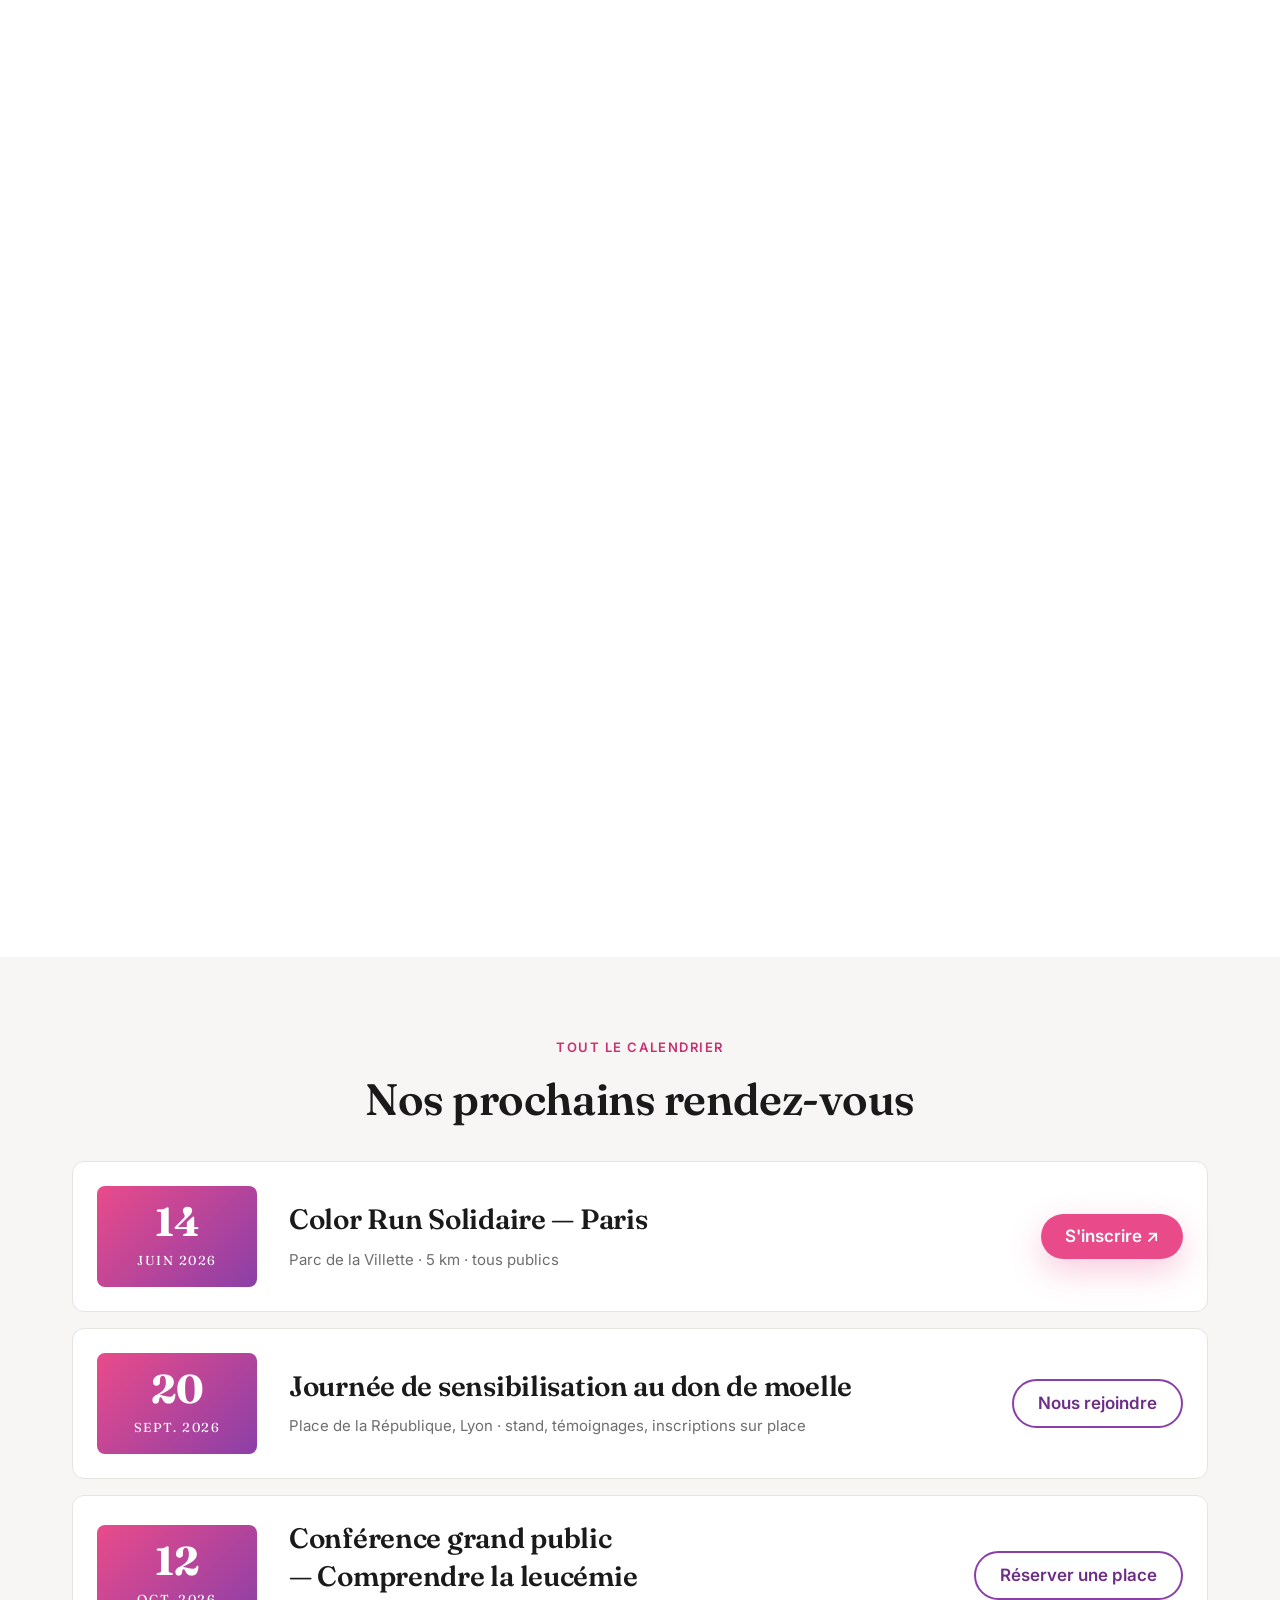
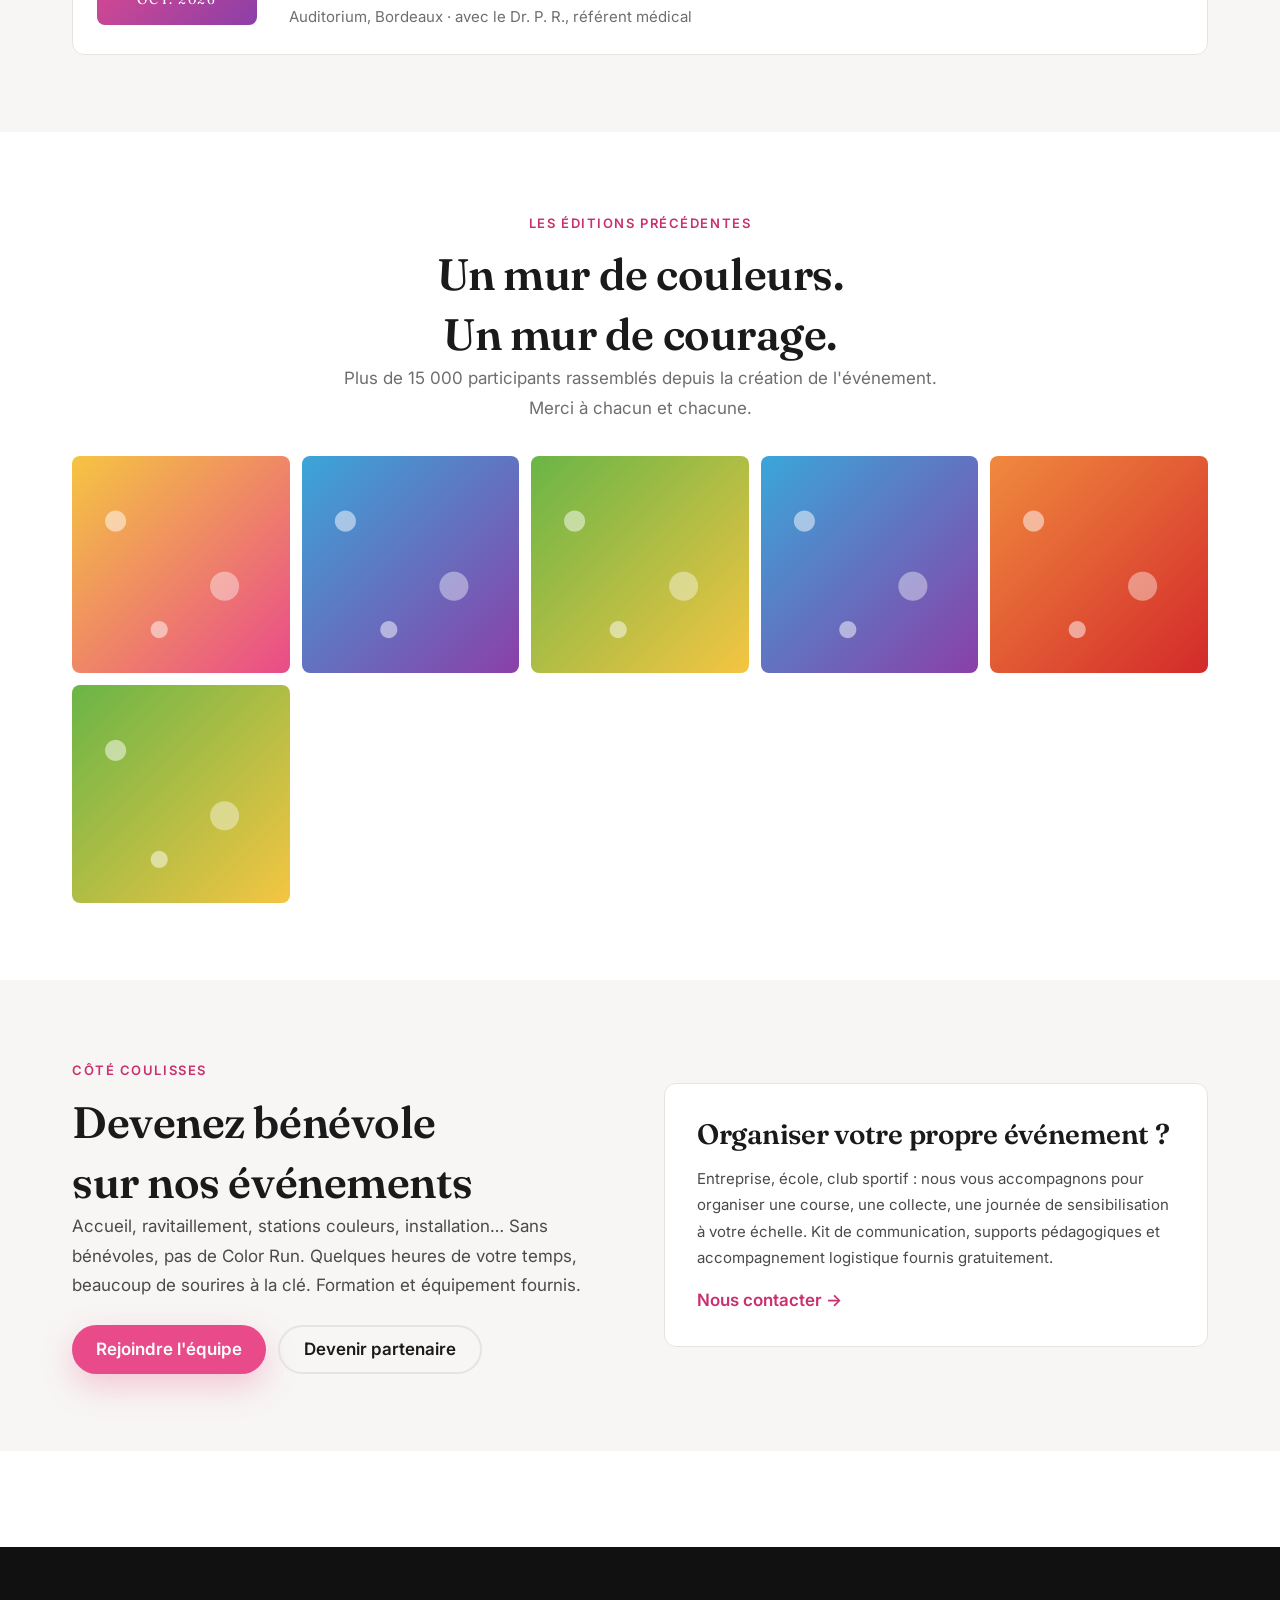
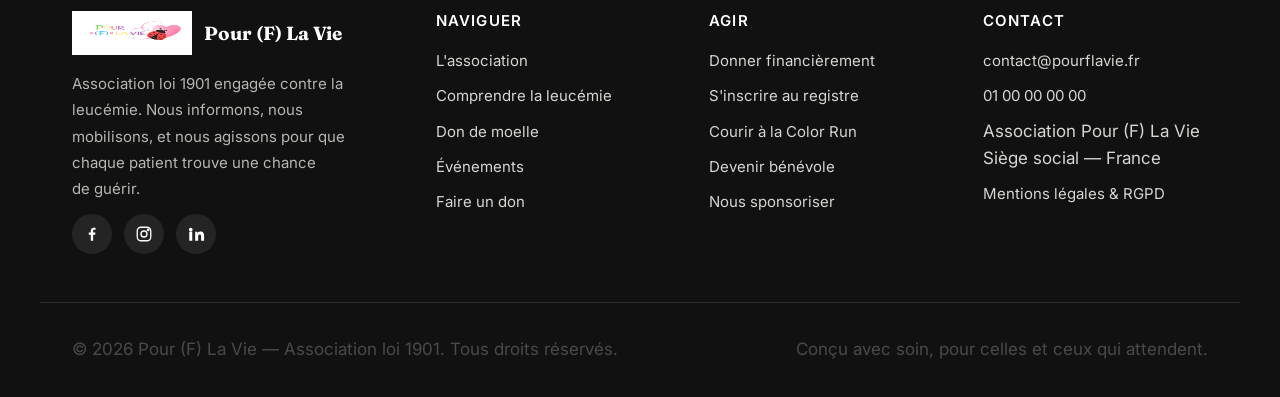
==== commit 49005305: "feat: add scroll animation" ====
--- a/evenements.html
+++ b/evenements.html
@@ -100,6 +100,43 @@
             </div>
           </div>
         </div>
+      </div>
+    </section>
+
+    <section class="section scroll-video" id="scroll-video"
+      style="height: calc(5 * 100vh)"
+      data-frame-dir="assets/frames/scroll-video"
+      data-frame-count="61"
+      data-frame-pad="4"
+      data-frame-ext="webp"
+      aria-label="Animation vidéo défilante de la Color Run">
+      <div class="scroll-video__sticky">
+        <canvas class="scroll-video__canvas" aria-hidden="true"></canvas>
+        <div class="scroll-video__loading" aria-live="polite">
+          <div class="scroll-video__loading-bar"></div>
+          <span class="scroll-video__loading-text">Chargement de l'animation…</span>
+        </div>
+        <div class="scroll-video__overlay" aria-hidden="true">
+          <article class="scroll-video__chapter" data-start="0" data-end="0.25">
+            <span class="scroll-video__eyebrow">Color Run Solidaire</span>
+            <p class="scroll-video__headline">5 km. 4 stations de couleurs. 1 seule cause.</p>
+          </article>
+          <article class="scroll-video__chapter" data-start="0.25" data-end="0.50">
+            <span class="scroll-video__eyebrow">Ensemble contre la leucémie</span>
+            <p class="scroll-video__headline">Chaque foulée, un pas de plus vers la guérison.</p>
+          </article>
+          <article class="scroll-video__chapter" data-start="0.50" data-end="0.75">
+            <span class="scroll-video__eyebrow">Tous les niveaux, dès 6 ans</span>
+            <p class="scroll-video__headline">Rejoignez plus de 5 000 coureurs en famille.</p>
+          </article>
+          <article class="scroll-video__chapter" data-start="0.75" data-end="1.01">
+            <span class="scroll-video__eyebrow">Inscriptions ouvertes</span>
+            <p class="scroll-video__headline">Rendez-vous le 14 juin 2026<br>au Parc de la Villette.</p>
+          </article>
+        </div>
+        <video class="scroll-video__fallback" muted playsinline autoplay loop>
+          <source src="assets/video/color_run.mp4" type="video/mp4">
+        </video>
       </div>
     </section>
 
@@ -223,5 +260,6 @@
 
   <script src="assets/js/main.js" defer></script>
   <script src="assets/js/a11y.js" defer></script>
+  <script src="assets/js/scroll-video.js" defer></script>
 </body>
 </html>
--- a/assets/css/components.css
+++ b/assets/css/components.css
@@ -638,17 +638,19 @@
   position: sticky;
   top: 0;
   height: 100vh;
-  display: grid;
-  place-items: center;
+  display: flex;
+  align-items: center;
+  justify-content: center;
   overflow: hidden;
-  background: var(--c-ink);
+  background: var(--c-bg-alt);
   will-change: transform;
 }
 
 .scroll-video__canvas {
   display: block;
-  max-width: 100%;
-  max-height: 100%;
+  width: 100%;
+  height: 100%;
+  object-fit: contain;
 }
 
 .scroll-video__loading {
@@ -658,7 +660,7 @@
   place-items: center;
   place-content: center;
   gap: var(--sp-3);
-  background: var(--c-ink);
+  background: var(--c-bg-alt);
   z-index: 2;
   transition: opacity var(--dur-slow) var(--ease);
 }
@@ -671,7 +673,7 @@
 .scroll-video__loading-bar {
   width: clamp(120px, 30vw, 280px);
   height: 4px;
-  background: rgba(255, 255, 255, 0.15);
+  background: rgba(26, 26, 26, 0.12);
   border-radius: var(--r-pill);
   overflow: hidden;
 }
@@ -687,7 +689,7 @@
 }
 
 .scroll-video__loading-text {
-  color: rgba(255, 255, 255, 0.7);
+  color: var(--c-muted);
   font-size: var(--fs-sm);
 }
 
@@ -716,3 +718,64 @@
     display: block;
   }
 }
+
+.scroll-video__overlay {
+  position: absolute;
+  inset: 0;
+  display: grid;
+  place-items: center;
+  padding: var(--sp-6);
+  pointer-events: none;
+  z-index: 2;
+}
+
+.scroll-video__chapter {
+  position: absolute;
+  max-width: min(90vw, 48ch);
+  text-align: center;
+  opacity: 0;
+  transform: translateY(var(--sp-4));
+  transition: opacity 520ms var(--ease), transform 520ms var(--ease);
+  color: #fff;
+  display: flex;
+  flex-direction: column;
+  align-items: center;
+  gap: var(--sp-6);
+}
+
+.scroll-video__chapter.is-active {
+  opacity: 1;
+  transform: translateY(0);
+}
+
+.scroll-video__eyebrow {
+  display: inline-block;
+  font-family: var(--ff-body);
+  font-size: var(--fs-xs);
+  font-weight: var(--fw-semibold);
+  letter-spacing: 0.14em;
+  text-transform: uppercase;
+  color: var(--c-brand);
+  background: #fff;
+  padding: var(--sp-2) var(--sp-3);
+  border-radius: 999px;
+}
+
+.scroll-video__headline {
+  font-family: var(--ff-display);
+  font-size: clamp(var(--fs-2xl), 5vw, var(--fs-4xl));
+  font-weight: var(--fw-semibold);
+  line-height: var(--lh-snug);
+  margin: 0;
+  color: #fff;
+  text-shadow:
+    0 1px 2px rgba(0, 0, 0, 0.85),
+    0 2px 10px rgba(0, 0, 0, 0.65),
+    0 4px 28px rgba(0, 0, 0, 0.5);
+}
+
+@media (prefers-reduced-motion: reduce) {
+  .scroll-video__overlay {
+    display: none;
+  }
+}
